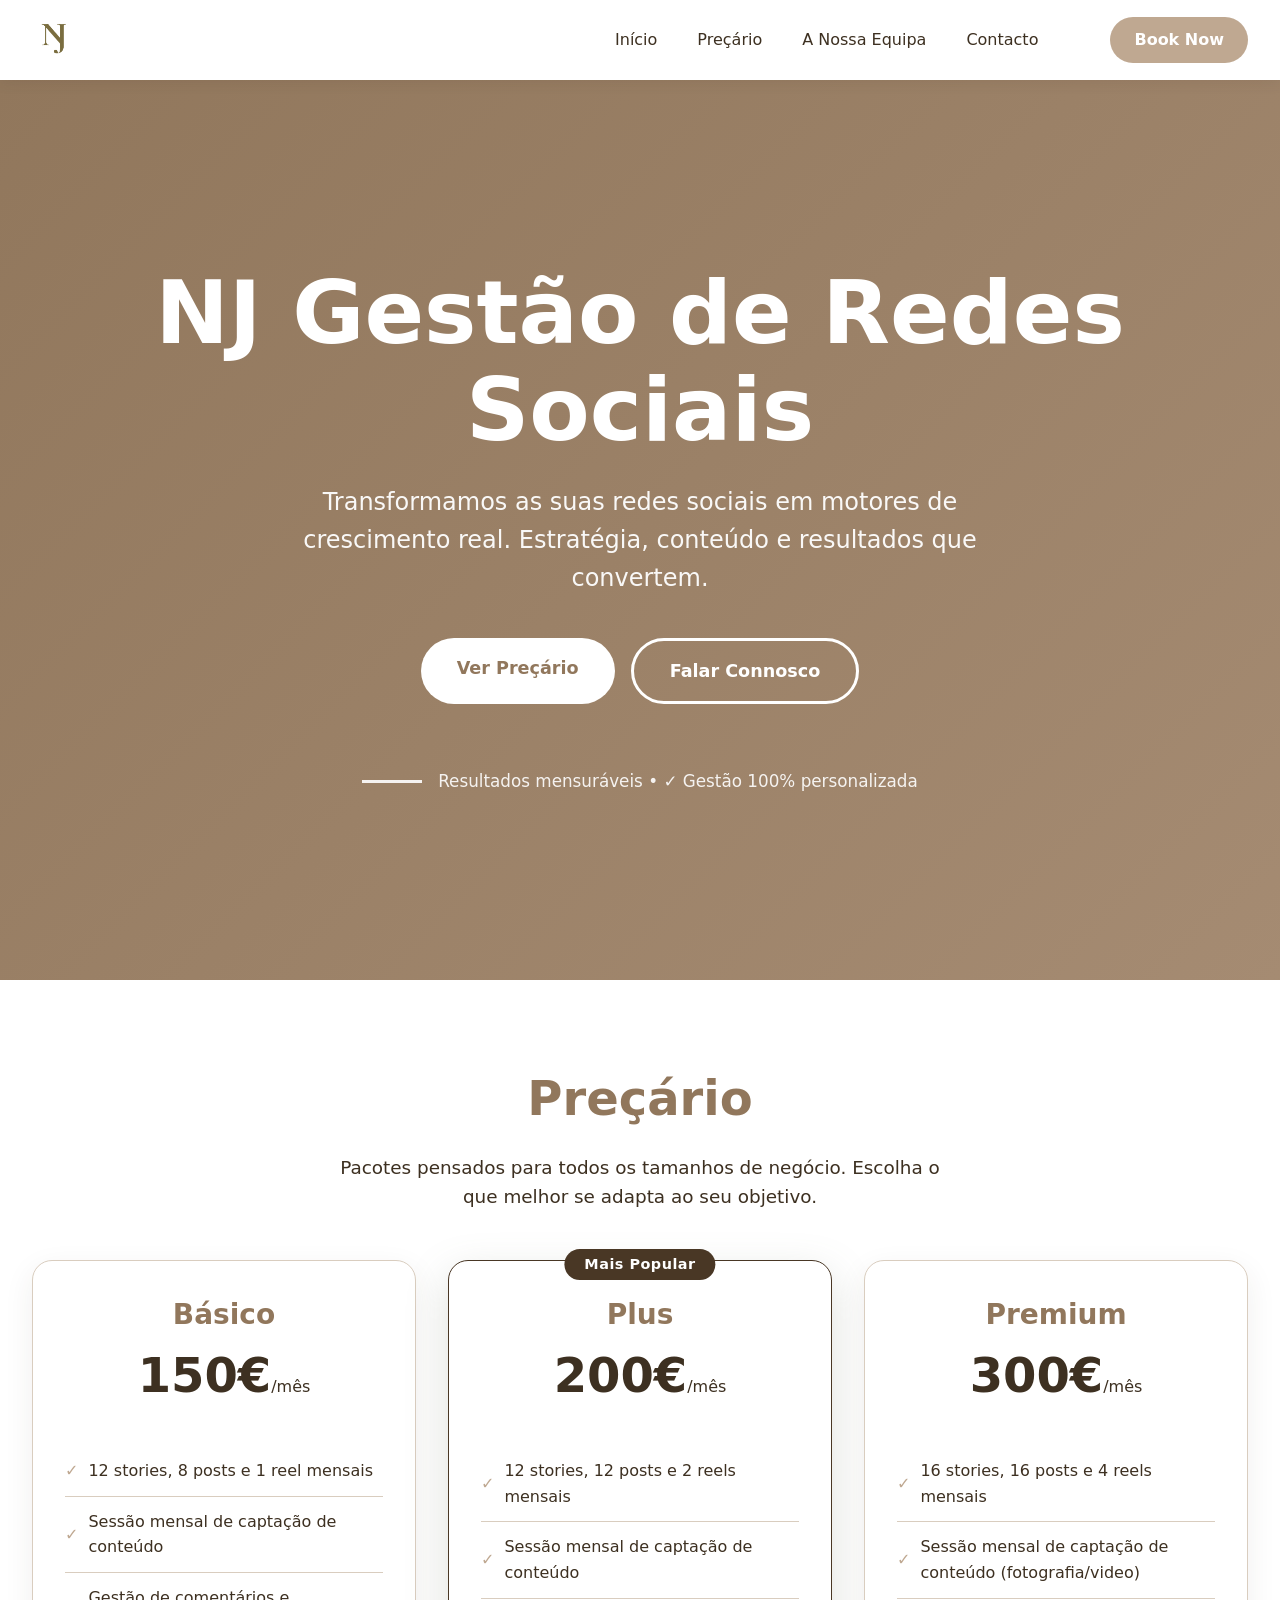
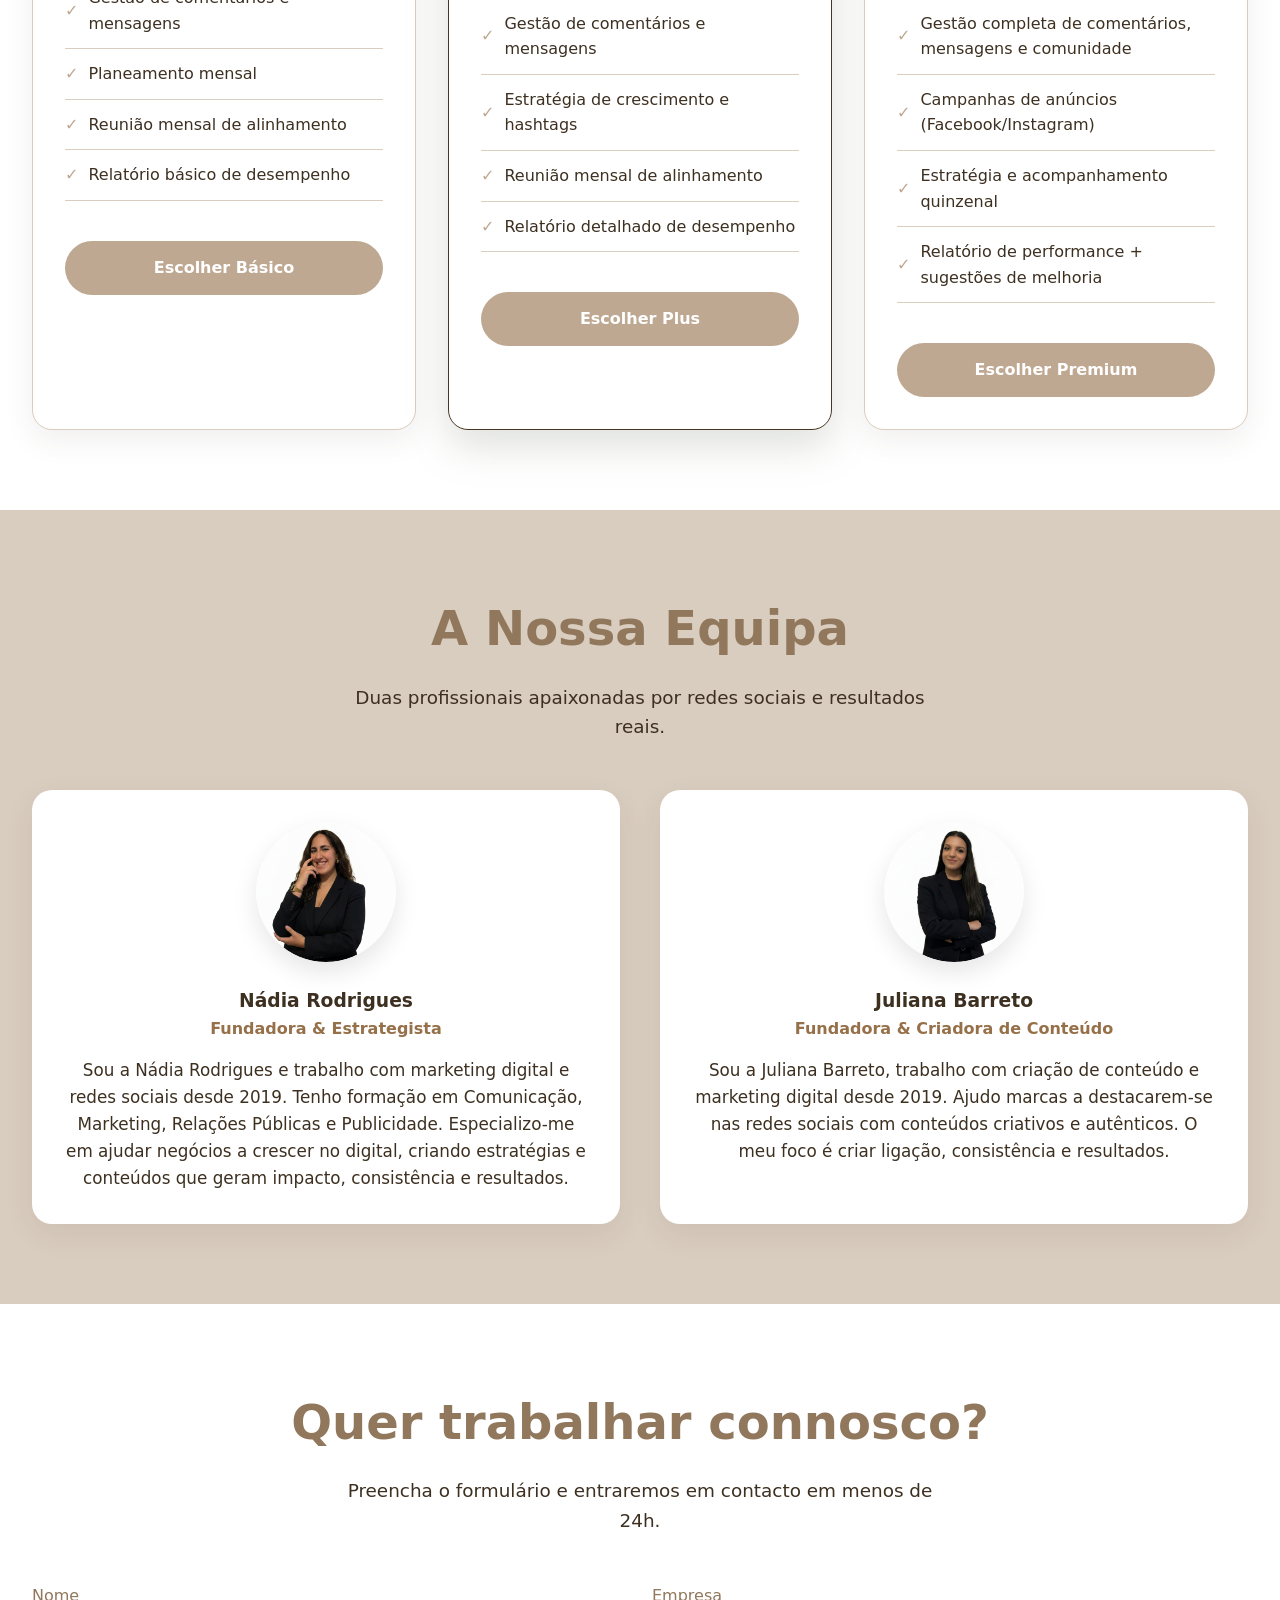
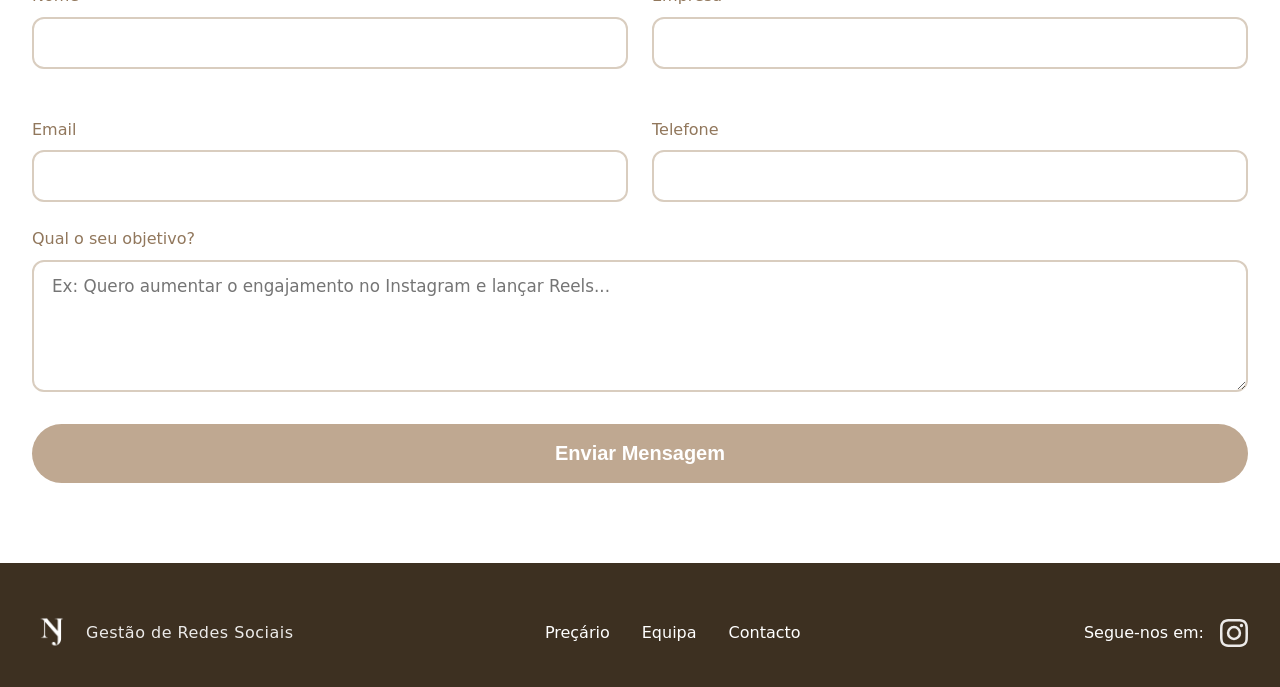
==== index.html @ 5337e785 "Add files via upload" ====
<!DOCTYPE html>
<html lang="pt-PT">

<head>
    <meta charset="UTF-8">
    <meta name="viewport" content="width=device-width, initial-scale=1.0">
    <meta name="description"
        content="NJ Gestão de Redes Sociais - Estratégia, criação e gestão profissional para o seu negócio crescer online.">
    <title>NJ Gestão de Redes Sociais</title>
    <link rel="stylesheet" href="styles.css">
</head>

<body>
    <nav class="navbar">
        <div class="nav-container">
            <div class="logo">
                <img src="imgs/nj-transparente.png" alt="NJ Gestão de Redes Sociais" class="logo-img logo-img--nav">
            </div>

            <button class="hamburger" id="hamburger" aria-label="Abrir menu" aria-expanded="false">
                <span></span>
                <span></span>
                <span></span>
            </button>

            <div class="nav-links" id="nav-links">
                <a href="#inicio" class="nav-link">Início</a>
                <a href="#preçario" class="nav-link">Preçário</a>
                <a href="#equipa" class="nav-link">A Nossa Equipa</a>
                <a href="#contacto" class="nav-link">Contacto</a>
                <a href="#contacto" class="btn-book btn-book--nav btn-book--mobile-menu">Book Now</a>
            </div>
        </div>
    </nav>

    <header id="inicio" class="inicio">
        <div class="inicio-content">
            <h1 class="inicio-title">NJ Gestão de Redes Sociais</h1>
            <p class="inicio-subtitle">Transformamos as suas redes sociais em motores de crescimento real. Estratégia,
                conteúdo e resultados que convertem.</p>
            <div class="inicio-buttons">
                <a href="#preçario" class="btn-primary">Ver Preçário</a>
                <a href="#contacto" class="btn-secondary">Falar Connosco</a>
            </div>
            <div class="inicio-trust">
                <div class="trust-bar"></div>
                <p>Resultados mensuráveis • ✓ Gestão 100% personalizada</p>
            </div>
        </div>
    </header>

    <section id="preçario" class="section">
        <div class="section-header">
            <h2>Preçário</h2>
            <p class="section-description">Pacotes pensados para todos os tamanhos de negócio. Escolha o que melhor se
                adapta ao seu objetivo.</p>
        </div>

        <div class="pricing-grid">
            <div class="pricing-card">
                <div class="card-header">
                    <h3>Básico</h3>
                    <div class="price">150€<span>/mês</span></div>
                </div>
                <ul class="pricing-features">
                    <li>12 stories, 8 posts e 1 reel mensais</li>
                    <li>Sessão mensal de captação de conteúdo</li>
                    <li>Gestão de comentários e mensagens</li>
                    <li>Planeamento mensal</li>
                    <li>Reunião mensal de alinhamento</li>
                    <li>Relatório básico de desempenho</li>
                </ul>
                <a href="#contacto" class="btn-book btn-book--card">Escolher Básico</a>
            </div>

            <div class="pricing-card recommended">
                <div class="badge">Mais Popular</div>
                <div class="card-header">
                    <h3>Plus</h3>
                    <div class="price">200€<span>/mês</span></div>
                </div>
                <ul class="pricing-features">
                    <li>12 stories, 12 posts e 2 reels mensais</li>
                    <li>Sessão mensal de captação de conteúdo</li>
                    <li>Gestão de comentários e mensagens</li>
                    <li>Estratégia de crescimento e hashtags</li>
                    <li>Reunião mensal de alinhamento</li>
                    <li>Relatório detalhado de desempenho</li>
                </ul>
                <a href="#contacto" class="btn-book btn-book--card">Escolher Plus</a>
            </div>

            <div class="pricing-card">
                <div class="card-header">
                    <h3>Premium</h3>
                    <div class="price">300€<span>/mês</span></div>
                </div>
                <ul class="pricing-features">
                    <li>16 stories, 16 posts e 4 reels mensais</li>
                    <li>Sessão mensal de captação de conteúdo (fotografia/video)</li>
                    <li>Gestão completa de comentários, mensagens e comunidade</li>
                    <li>Campanhas de anúncios (Facebook/Instagram)</li>
                    <li>Estratégia e acompanhamento quinzenal</li>
                    <li>Relatório de performance + sugestões de melhoria</li>
                </ul>
                <a href="#contacto" class="btn-book btn-book--card">Escolher Premium</a>
            </div>
        </div>
    </section>

    <div id="equipa" class="section-bg bg-sand">
        <section class="section">
            <div class="section-header">
                <h2>A Nossa Equipa</h2>
                <p class="section-description">Duas profissionais apaixonadas por redes sociais e resultados reais.</p>
            </div>

            <div class="team-grid">
                <div class="team-card">
                    <div class="team-photo">
                        <img src="imgs/nadiarodrigues.png" alt="Nádia Rodrigues" class="team-photo-img">
                    </div>
                    <h3>Nádia Rodrigues</h3>
                    <p class="role">Fundadora &amp; Estrategista</p>
                    <p class="bio">Sou a Nádia Rodrigues e trabalho com marketing digital e redes sociais desde 2019.
                        Tenho formação em Comunicação, Marketing, Relações Públicas e Publicidade.
                        Especializo-me em ajudar negócios a crescer no digital, criando estratégias e conteúdos que
                        geram impacto, consistência e resultados.</p>
                </div>
                <div class="team-card">
                    <div class="team-photo">
                        <img src="imgs/julianabarreto.png" alt="Juliana Barreto" class="team-photo-img">
                    </div>
                    <h3>Juliana Barreto</h3>
                    <p class="role">Fundadora &amp; Criadora de Conteúdo</p>
                    <p class="bio">Sou a Juliana Barreto, trabalho com criação de conteúdo e marketing digital desde
                        2019.
                        Ajudo marcas a destacarem-se nas redes sociais com conteúdos criativos e autênticos.
                        O meu foco é criar ligação, consistência e resultados.</p>
                </div>
            </div>
        </section>
    </div>

    <section id="contacto" class="section">
        <div class="section-header">
            <h2>Quer trabalhar connosco?</h2>
            <p class="section-description">Preencha o formulário e entraremos em contacto em menos de 24h.</p>
        </div>

        <form action="https://formsubmit.co/njgestaoderedessociais@gmail.com" method="POST" />
        <div class="form-grid">
            <div class="form-group">
                <label for="name">Nome</label>
                <input type="text" id="name" name="name" required>
            </div>
            <div class="form-group">
                <label for="company">Empresa</label>
                <input type="text" id="company" name="company">
            </div>
            <div class="form-group">
                <label for="email">Email</label>
                <input type="email" id="email" name="email" required>
            </div>
            <div class="form-group">
                <label for="phone">Telefone</label>
                <input type="tel" id="phone" name="phone">
            </div>
        </div>

        <div class="form-group">
            <label for="message">Qual o seu objetivo?</label>
            <textarea id="message" name="message" rows="5"
                placeholder="Ex: Quero aumentar o engajamento no Instagram e lançar Reels..."></textarea>
        </div>

        <button type="submit" class="btn-submit" id="submit-btn">
            Enviar Mensagem
        </button>

        <p id="form-success" class="success-message">✅ Mensagem enviada com sucesso! Entraremos em contacto em
            breve.</p>
        <p id="form-error" class="error-message">❌ Erro ao enviar a mensagem. Por favor tente novamente ou
            contacte-nos diretamente.</p>
        </form>
    </section>

    <footer class="footer">
        <div class="footer-container">
            <div class="footer-left">
                <div class="logo">
                    <img src="imgs/nj-transparente.png" alt="NJ Gestão de Redes Sociais" class="logo-img logo-img--footer">
                    <span class="logo-sub">Gestão de Redes Sociais</span>
                </div>
            </div>

            <div class="footer-links">
                <a href="#preçario">Preçário</a>
                <a href="#equipa">Equipa</a>
                <a href="#contacto">Contacto</a>
            </div>

            <div class="footer-social">
                <p>Segue-nos em:</p>
                <a href="https://www.instagram.com/njgestaoredessociais/" target="_blank" aria-label="Instagram"
                    class="social-icon">
                    <svg xmlns="http://www.w3.org/2000/svg" viewBox="0 0 24 24" fill="currentColor" width="28"
                        height="28">
                        <path
                            d="M12 2.163c3.204 0 3.584.012 4.85.07 3.252.148 4.771 1.691 4.919 4.919.058 1.265.069 1.645.069 4.849 0 3.205-.012 3.584-.069 4.849-.149 3.225-1.664 4.771-4.919 4.919-1.266.058-1.644.07-4.85.07-3.204 0-3.584-.012-4.849-.07-3.26-.149-4.771-1.699-4.919-4.92-.058-1.265-.07-1.644-.07-4.849 0-3.204.013-3.583.07-4.849.149-3.227 1.664-4.771 4.919-4.919 1.266-.057 1.645-.069 4.849-.069zM12 0C8.741 0 8.333.014 7.053.072 2.695.272.273 2.69.073 7.052.014 8.333 0 8.741 0 12c0 3.259.014 3.668.072 4.948.2 4.358 2.618 6.78 6.98 6.98C8.333 23.986 8.741 24 12 24c3.259 0 3.668-.014 4.948-.072 4.354-.2 6.782-2.618 6.979-6.98.059-1.28.073-1.689.073-4.948 0-3.259-.014-3.667-.072-4.947-.196-4.354-2.617-6.78-6.979-6.98C15.668.014 15.259 0 12 0zm0 5.838a6.162 6.162 0 100 12.324 6.162 6.162 0 000-12.324zM12 16a4 4 0 110-8 4 4 0 010 8zm6.406-11.845a1.44 1.44 0 100 2.881 1.44 1.44 0 000-2.881z" />
                    </svg>
                </a>
            </div>
        </div>
    </footer>
</body>

</html>
---- styles.css ----
:root {
    --parchment: #FFFFFF;
    --taupe: #91775C;
    --espresso: #3D3021;
    --sand: #D9CDBF;
    --sage: #7A8471;
}

/* Global smooth scrolling */
html {
    scroll-behavior: smooth;
}

/* Global resets & base */
* {
    margin: 0;
    padding: 0;
    box-sizing: border-box;
}

body {
    font-family: system-ui, -apple-system, BlinkMacSystemFont, 'Segoe UI', Roboto, sans-serif;
    background-color: var(--parchment);
    color: var(--espresso);
    line-height: 1.6;
}

/* ─── Navbar ────────────────────────────────────────────────── */
.navbar {
    position: sticky;
    top: 0;
    background-color: var(--parchment);
    box-shadow: 0 4px 12px rgba(61, 48, 33, 0.08);
    z-index: 1000;
}

.nav-container {
    max-width: 1280px;
    margin: 0 auto;
    padding: 1rem 2rem;
    display: flex;
    align-items: center;
    justify-content: space-between;
    position: relative;
}

.logo {
    display: flex;
    align-items: center;
    gap: 10px;
}

/* Navbar logo — tinted to taupe using filter */
.logo-img--nav {
    height: 48px;
    width: auto;
    filter: invert(50%) sepia(30%) saturate(500%) hue-rotate(10deg) brightness(80%);
}

/* Footer logo — white as-is on dark background */
.logo-img--footer {
    height: 44px;
    width: auto;
    filter: brightness(0) invert(1);
}

.logo-sub {
    font-size: 1rem;
    font-weight: 400;
    letter-spacing: 0.5px;
    color: var(--espresso);
}

.nav-links {
    display: flex;
    gap: 2.5rem;
    margin-left: auto;
    align-items: center;
}

.nav-link {
    color: var(--espresso);
    text-decoration: none;
    font-weight: 500;
    transition: color 0.3s ease;
    white-space: nowrap;
}

.nav-link:hover {
    color: var(--taupe);
}

/* ─── Hamburger ─────────────────────────────────────────────── */
.hamburger {
    display: none;
    flex-direction: column;
    justify-content: center;
    gap: 5px;
    background: none;
    border: none;
    cursor: pointer;
    padding: 6px;
    border-radius: 6px;
    z-index: 1100;
}

.hamburger span {
    display: block;
    width: 24px;
    height: 2px;
    background-color: var(--espresso);
    border-radius: 2px;
    transition: all 0.3s ease;
    transform-origin: center;
}

/* Animated X when open */
.hamburger.active span:nth-child(1) {
    transform: translateY(7px) rotate(45deg);
}
.hamburger.active span:nth-child(2) {
    opacity: 0;
    transform: scaleX(0);
}
.hamburger.active span:nth-child(3) {
    transform: translateY(-7px) rotate(-45deg);
}

/* Book Now — only shown inside mobile menu */
.btn-book--mobile-menu {
    display: none;
}

/* ─── btn-book base (shared styles) ────────────────────────── */
.btn-book {
    background-color: #BFA891;
    color: var(--parchment);
    border: none;
    border-radius: 9999px;
    font-weight: 600;
    cursor: pointer;
    transition: all 0.3s ease;
    white-space: nowrap;
    text-decoration: none;
    text-align: center;
}

.btn-book:hover {
    background-color: #61472c;
    transform: translateY(-2px);
}

/* Navbar variant — auto width, sits inline */
.btn-book--nav {
    padding: 10px 24px;
    font-size: 1rem;
    margin-left: 2rem;
    display: inline-block;
    width: auto;
}

/* Pricing card variant — full width block */
.btn-book--card {
    padding: 14px 24px;
    font-size: 1rem;
    display: block;
    width: 100%;
    margin-top: 1rem;
}

/* ─── inicio ──────────────────────────────────────────────────── */
.inicio {
    min-height: 100vh;
    background: linear-gradient(135deg, var(--taupe) 0%, #a58b72 100%);
    display: flex;
    align-items: center;
    color: var(--parchment);
    position: relative;
    overflow: hidden;
}

.inicio-content {
    max-width: 1280px;
    margin: 0 auto;
    padding: 5rem 2rem;
    text-align: center;
    width: 100%;
}

.inicio-title {
    font-size: clamp(2.2rem, 7vw, 5.5rem);
    font-weight: 800;
    line-height: 1.1;
    margin-bottom: 1.5rem;
}

.inicio-subtitle {
    font-size: clamp(1rem, 2.5vw, 1.5rem);
    max-width: 680px;
    margin: 0 auto 2.5rem;
    opacity: 0.95;
}

.inicio-buttons {
    display: flex;
    gap: 1rem;
    justify-content: center;
    flex-wrap: wrap;
}

.btn-primary {
    background-color: var(--parchment);
    color: var(--taupe);
    padding: 16px 36px;
    border-radius: 9999px;
    font-size: 1.1rem;
    font-weight: 600;
    text-decoration: none;
    transition: all 0.3s ease;
}

.btn-primary:hover {
    transform: scale(1.05);
    box-shadow: 0 10px 25px rgba(0, 0, 0, 0.15);
}

.btn-secondary {
    background-color: transparent;
    color: var(--parchment);
    border: 3px solid var(--parchment);
    padding: 16px 36px;
    border-radius: 9999px;
    font-size: 1.1rem;
    font-weight: 600;
    text-decoration: none;
    transition: all 0.3s ease;
}

.btn-secondary:hover {
    background-color: var(--parchment);
    color: var(--taupe);
}

.inicio-trust {
    margin-top: 4rem;
    display: flex;
    align-items: center;
    justify-content: center;
    gap: 1rem;
    opacity: 0.9;
    font-size: 1.05rem;
    flex-wrap: wrap;
}

.trust-bar {
    width: 60px;
    height: 3px;
    background-color: var(--parchment);
    flex-shrink: 0;
}

/* ─── Sections ──────────────────────────────────────────────── */

/* Full-width wrapper for sections that need a background colour */
.section-bg {
    width: 100%;
}

.section {
    padding: 5rem 2rem;
    max-width: 1280px;
    margin: 0 auto;
}

.section-header {
    text-align: center;
    margin-bottom: 3rem;
}

.section-header h2 {
    font-size: clamp(2rem, 5vw, 3rem);
    color: var(--taupe);
    margin-bottom: 1rem;
}

.section-description {
    font-size: 1.15rem;
    max-width: 620px;
    margin: 0 auto;
    color: var(--espresso);
}

/* ─── Pricing ───────────────────────────────────────────────── */
.pricing-grid {
    display: grid;
    grid-template-columns: repeat(auto-fit, minmax(280px, 1fr));
    gap: 2rem;
}

.pricing-card {
    background-color: var(--parchment);
    border-radius: 20px;
    padding: 2rem;
    box-shadow: 0 10px 30px rgba(61, 48, 33, 0.08);
    border: 1px solid var(--sand);
    position: relative;
    transition: transform 0.3s ease;
}

.pricing-card:hover {
    transform: translateY(-8px);
}

.pricing-card.recommended {
    border-color: #493725;
    box-shadow: 0 15px 40px rgba(122, 132, 113, 0.25);
}

.card-header {
    text-align: center;
    margin-bottom: 2rem;
}

.card-header h3 {
    font-size: 1.75rem;
    color: var(--taupe);
}

.price {
    font-size: 3rem;
    font-weight: 700;
    color: var(--espresso);
}

.price span {
    font-size: 1rem;
    font-weight: 400;
    color: var(--espresso);
}

.pricing-features {
    list-style: none;
    margin-bottom: 2.5rem;
}

.pricing-features li {
    padding: 12px 0;
    border-bottom: 1px solid var(--sand);
    display: flex;
    align-items: center;
    gap: 10px;
}

.pricing-features li:before {
    content: "✓";
    color: #BFA891;
    font-weight: bold;
    flex-shrink: 0;
}

/* Badge */
.badge {
    position: absolute;
    top: -12px;
    left: 50%;
    transform: translateX(-50%);
    background-color: #493725;
    color: var(--parchment);
    padding: 4px 20px;
    border-radius: 9999px;
    font-size: 0.9rem;
    font-weight: 600;
    letter-spacing: 0.5px;
    white-space: nowrap;
}

/* ─── Team ──────────────────────────────────────────────────── */
.bg-sand {
    background-color: var(--sand);
}

.team-grid {
    display: grid;
    grid-template-columns: repeat(auto-fit, minmax(280px, 1fr));
    gap: 2.5rem;
}

.team-card {
    background-color: var(--parchment);
    border-radius: 20px;
    padding: 2rem;
    text-align: center;
    box-shadow: 0 10px 30px rgba(61, 48, 33, 0.08);
}

.team-photo {
    width: 140px;
    height: 140px;
    margin: 0 auto 1.5rem;
    border-radius: 9999px;
    overflow: hidden;
    display: flex;
    align-items: center;
    justify-content: center;
    box-shadow: 0 10px 25px rgba(0, 0, 0, 0.1);
}

.team-photo-img {
    width: 100%;
    height: 100%;
    object-fit: cover;
    border-radius: 9999px;
}

.role {
    color: #967049;
    font-weight: 600;
    margin-bottom: 1rem;
}

.bio {
    font-size: 1.05rem;
    color: var(--espresso);
}

/* ─── Contact Form ──────────────────────────────────────────── */
.contact-form {
    max-width: 720px;
    margin: 0 auto;
}

.form-grid {
    display: grid;
    grid-template-columns: 1fr 1fr;
    gap: 1.5rem;
}

.form-group {
    margin-bottom: 1.5rem;
}

.form-group label {
    display: block;
    margin-bottom: 8px;
    font-weight: 500;
    color: var(--taupe);
}

.form-group input,
.form-group textarea {
    width: 100%;
    padding: 14px 18px;
    border: 2px solid var(--sand);
    border-radius: 12px;
    /* min 16px prevents iOS auto-zoom on focus */
    font-size: max(16px, 1.05rem);
    font-family: inherit;
    transition: border-color 0.3s ease;
}

.form-group input:focus,
.form-group textarea:focus {
    outline: none;
    border-color: var(--sage);
}

.btn-submit {
    background-color: #BFA891;
    color: var(--parchment);
    border: none;
    width: 100%;
    padding: 18px;
    font-size: 1.25rem;
    font-weight: 600;
    border-radius: 9999px;
    cursor: pointer;
    transition: all 0.3s ease;
}

.btn-submit:hover:not(:disabled) {
    background-color: #61472c;
}

.btn-submit:disabled {
    opacity: 0.65;
    cursor: not-allowed;
}

.success-message {
    display: none;
    text-align: center;
    margin-top: 1rem;
    color: var(--sage);
    font-weight: 600;
}

.error-message {
    display: none;
    text-align: center;
    margin-top: 1rem;
    color: #b94a48;
    font-weight: 600;
}

/* ─── Footer ────────────────────────────────────────────────── */
.footer {
    background-color: var(--espresso);
    color: var(--parchment);
    padding: 3rem 2rem 2rem;
}

.footer-container {
    max-width: 1280px;
    margin: 0 auto;
    display: flex;
    flex-wrap: wrap;
    justify-content: space-between;
    align-items: center;
    gap: 2rem;
}

.footer-left p {
    opacity: 0.8;
    font-size: 0.95rem;
}

/* logo-sub in footer should be white */
.footer .logo-sub {
    color: var(--parchment);
    opacity: 0.9;
}

.footer-links {
    display: flex;
    flex-wrap: wrap;
    gap: 0;
}

.footer-links a {
    color: var(--parchment);
    text-decoration: none;
    margin-right: 2rem;
    transition: opacity 0.3s;
}

.footer-links a:hover {
    opacity: 0.7;
}

.footer-social {
    display: flex;
    align-items: center;
    gap: 1rem;
}

/* SVG social icons */
.social-icon {
    color: var(--parchment);
    display: inline-flex;
    align-items: center;
    transition: transform 0.3s, opacity 0.3s;
    opacity: 0.9;
}

.social-icon:hover {
    transform: scale(1.2);
    opacity: 1;
}

/* ─── Responsive — Tablet (≤ 900px) ────────────────────────── */
@media (max-width: 900px) {
    .pricing-grid,
    .team-grid {
        grid-template-columns: 1fr;
        max-width: 480px;
        margin-left: auto;
        margin-right: auto;
    }
}

/* ─── Responsive — Mobile (≤ 768px) ────────────────────────── */
@media (max-width: 768px) {

    /* Navbar */
    .nav-container {
        padding: 0.85rem 1.25rem;
    }

    /* Show hamburger, hide desktop Book Now */
    .hamburger {
        display: flex;
    }

    .btn-book--desktop {
        display: none;
    }

    /* Mobile nav drawer */
    .nav-links {
        display: none;
        position: absolute;
        top: 100%;
        left: 0;
        right: 0;
        background-color: var(--parchment);
        flex-direction: column;
        align-items: flex-start;
        padding: 1.25rem 1.5rem 1.5rem;
        box-shadow: 0 8px 24px rgba(61, 48, 33, 0.12);
        gap: 0;
        margin-left: 0;
        border-top: 1px solid var(--sand);
    }

    .nav-links.open {
        display: flex;
    }

    .nav-link {
        padding: 0.75rem 0;
        width: 100%;
        border-bottom: 1px solid var(--sand);
        font-size: 1.05rem;
    }

    /* Book Now inside mobile menu */
    .btn-book--mobile-menu {
        display: block;
        margin-top: 1rem;
        margin-left: 0;
        width: 100%;
        padding: 13px 24px;
        font-size: 1rem;
        text-align: center;
    }


    .inicio-content {
        padding: 4rem 1.5rem 3rem;
    }

    .inicio-buttons {
        flex-direction: column;
        align-items: center;
    }

    .btn-primary,
    .btn-secondary {
        width: 100%;
        max-width: 320px;
        text-align: center;
        padding: 15px 24px;
        font-size: 1rem;
    }

    .inicio-trust {
        margin-top: 3rem;
        font-size: 0.9rem;
        text-align: center;
    }

    /* Sections */
    .section {
        padding: 3.5rem 1.25rem;
    }

    .section-description {
        font-size: 1rem;
    }

    /* Form */
    .form-grid {
        grid-template-columns: 1fr;
        gap: 0;
    }

    /* Footer */
    .footer-container {
        flex-direction: column;
        align-items: flex-start;
        gap: 1.5rem;
    }

    .footer-links {
        flex-direction: column;
        gap: 0.6rem;
    }

    .footer-links a {
        margin-right: 0;
    }
}

/* ─── Responsive — Small mobile (≤ 400px) ──────────────────── */
@media (max-width: 400px) {
    .logo-img--nav {
        height: 38px;
    }

    .inicio-title {
        font-size: 2rem;
    }

    .price {
        font-size: 2.5rem;
    }
}
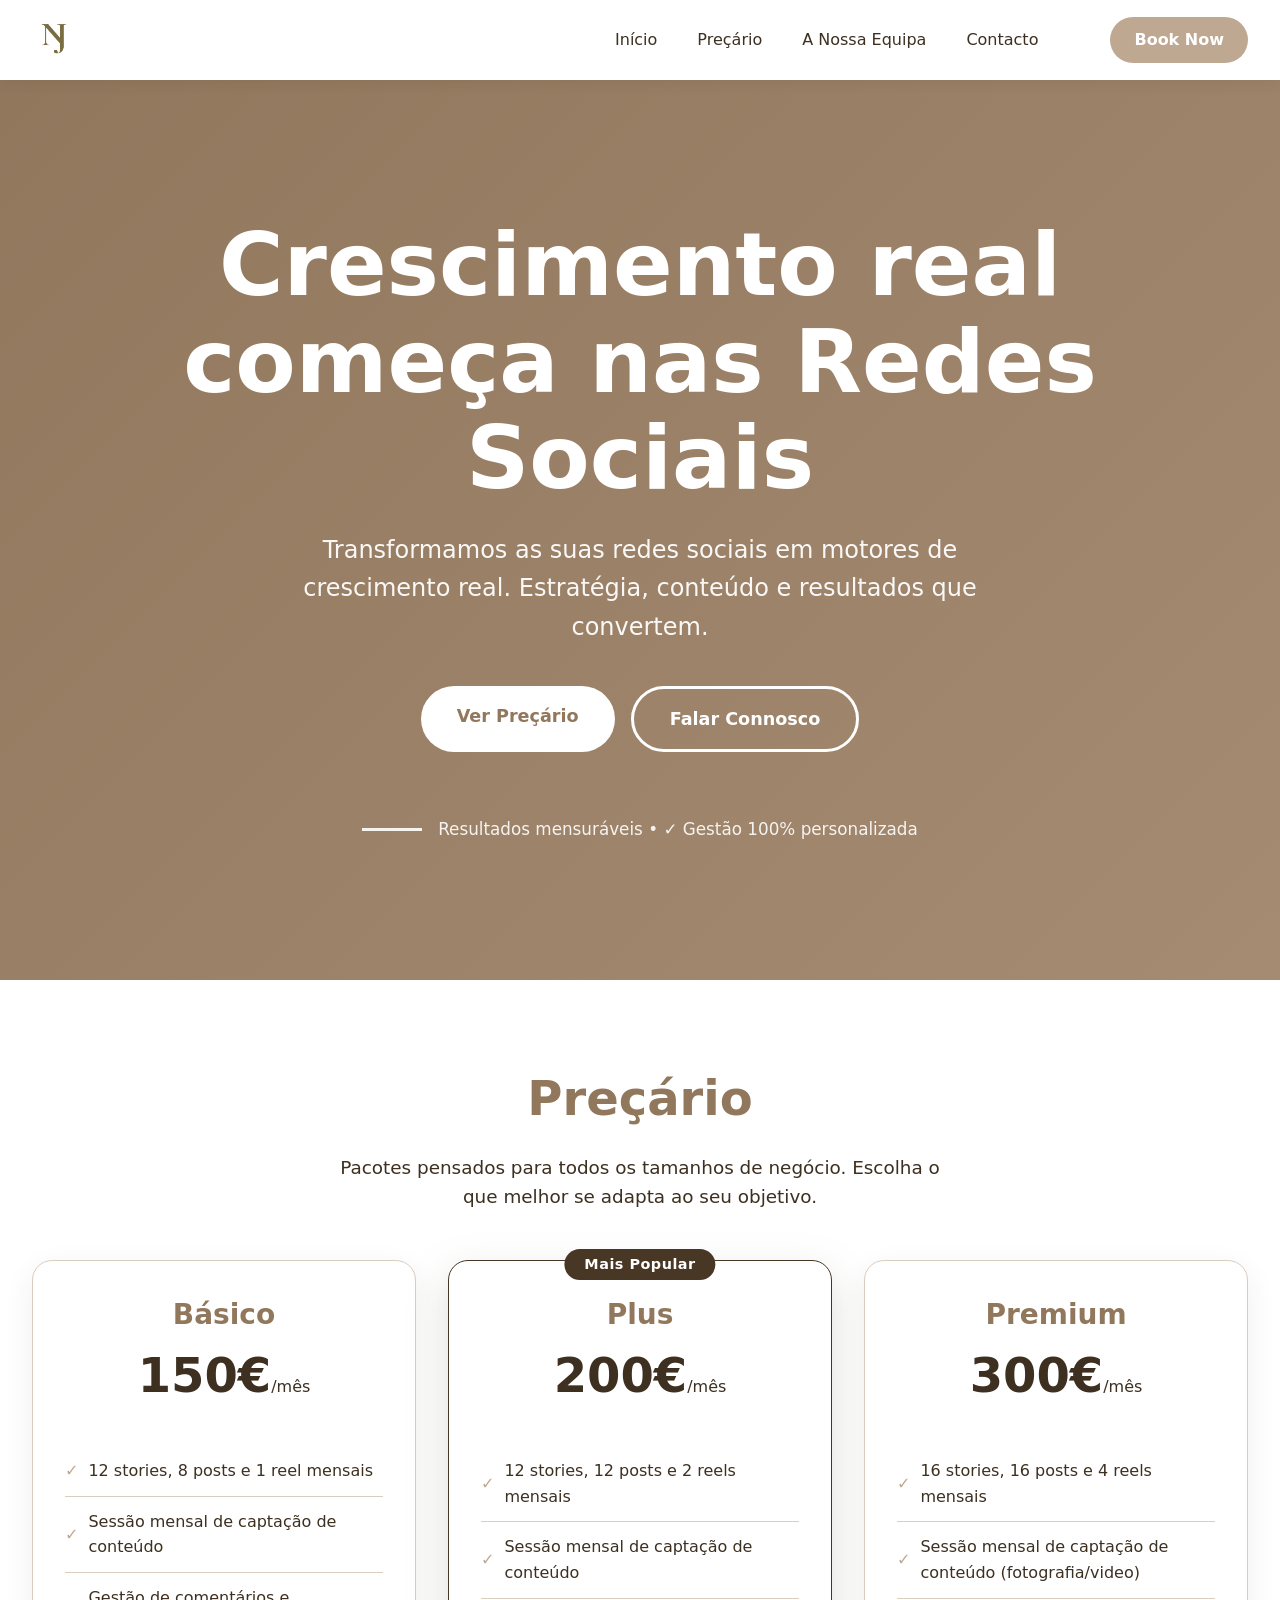
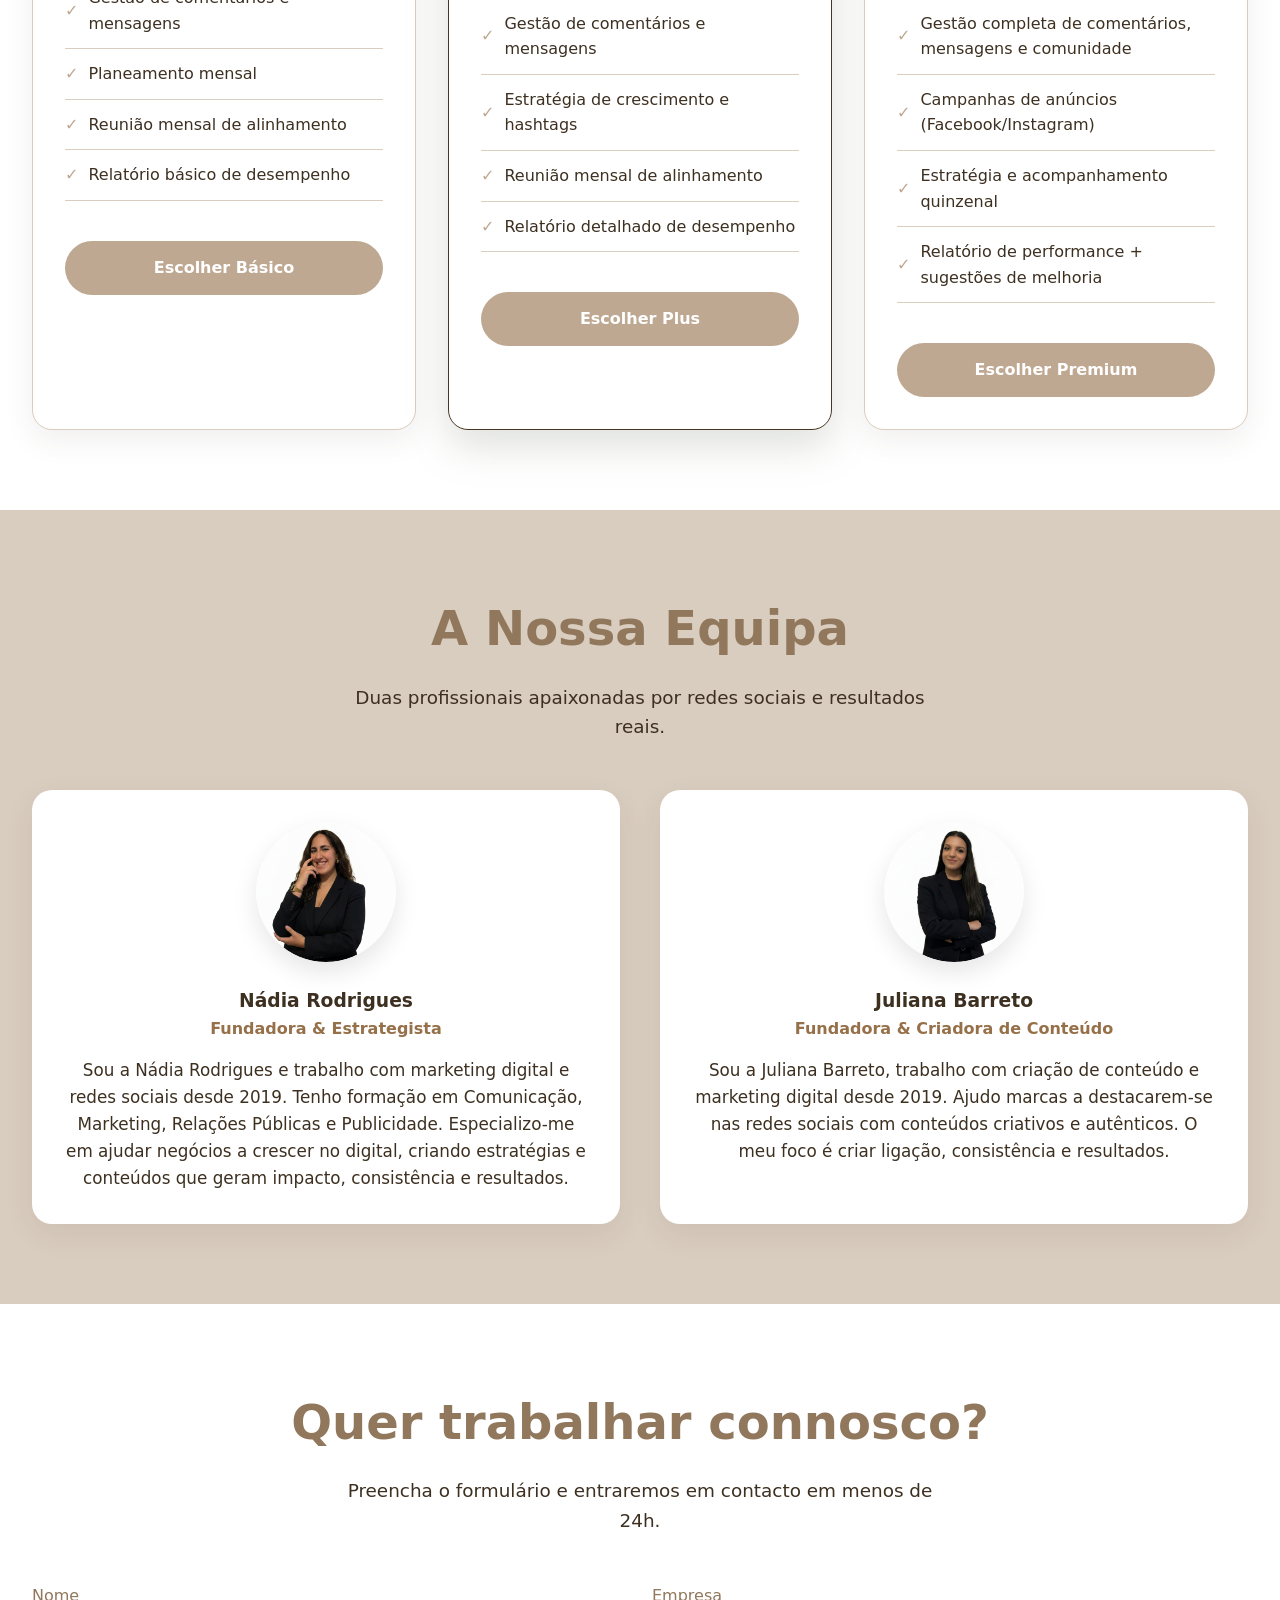
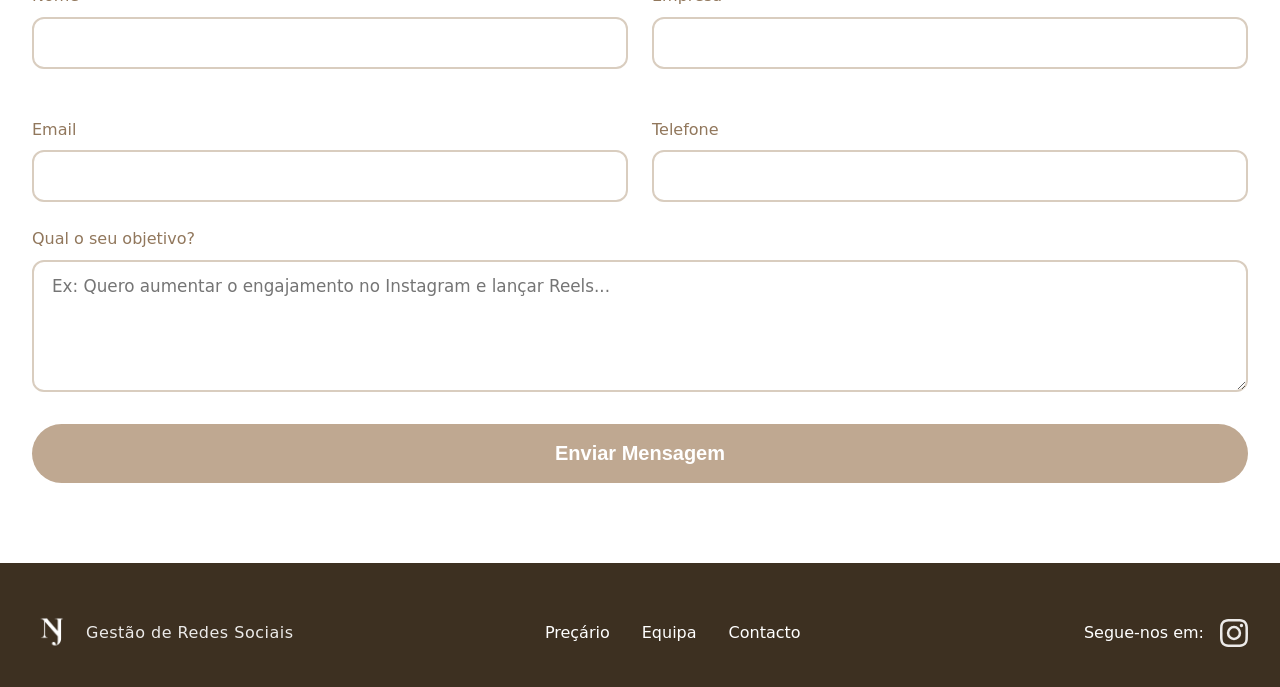
==== commit b2cd7b78: "Update header title and improve navigation script" ====
--- a/index.html
+++ b/index.html
@@ -35,7 +35,7 @@
 
     <header id="inicio" class="inicio">
         <div class="inicio-content">
-            <h1 class="inicio-title">NJ Gestão de Redes Sociais</h1>
+            <h1 class="inicio-title">Crescimento real começa nas Redes Sociais</h1>
             <p class="inicio-subtitle">Transformamos as suas redes sociais em motores de crescimento real. Estratégia,
                 conteúdo e resultados que convertem.</p>
             <div class="inicio-buttons">
@@ -148,40 +148,41 @@
             <p class="section-description">Preencha o formulário e entraremos em contacto em menos de 24h.</p>
         </div>
 
-        <form action="https://formsubmit.co/njgestaoderedessociais@gmail.com" method="POST" />
-        <div class="form-grid">
+        <form action="https://api.web3forms.com/submit" method="POST">
+            <input type="hidden" name="access_key" value="809c3262-c19c-4c4b-8518-9363ed60c87d">
+            <div class="form-grid">
+                <div class="form-group">
+                    <label for="name">Nome</label>
+                    <input type="text" id="name" name="name" required>
+                </div>
+                <div class="form-group">
+                    <label for="company">Empresa</label>
+                    <input type="text" id="company" name="company">
+                </div>
+                <div class="form-group">
+                    <label for="email">Email</label>
+                    <input type="email" id="email" name="email" required>
+                </div>
+                <div class="form-group">
+                    <label for="phone">Telefone</label>
+                    <input type="tel" id="phone" name="phone">
+                </div>
+            </div>
+
             <div class="form-group">
-                <label for="name">Nome</label>
-                <input type="text" id="name" name="name" required>
-            </div>
-            <div class="form-group">
-                <label for="company">Empresa</label>
-                <input type="text" id="company" name="company">
-            </div>
-            <div class="form-group">
-                <label for="email">Email</label>
-                <input type="email" id="email" name="email" required>
-            </div>
-            <div class="form-group">
-                <label for="phone">Telefone</label>
-                <input type="tel" id="phone" name="phone">
-            </div>
-        </div>
-
-        <div class="form-group">
-            <label for="message">Qual o seu objetivo?</label>
-            <textarea id="message" name="message" rows="5"
-                placeholder="Ex: Quero aumentar o engajamento no Instagram e lançar Reels..."></textarea>
-        </div>
-
-        <button type="submit" class="btn-submit" id="submit-btn">
-            Enviar Mensagem
-        </button>
-
-        <p id="form-success" class="success-message">✅ Mensagem enviada com sucesso! Entraremos em contacto em
-            breve.</p>
-        <p id="form-error" class="error-message">❌ Erro ao enviar a mensagem. Por favor tente novamente ou
-            contacte-nos diretamente.</p>
+                <label for="message">Qual o seu objetivo?</label>
+                <textarea id="message" name="message" rows="5"
+                    placeholder="Ex: Quero aumentar o engajamento no Instagram e lançar Reels..."></textarea>
+            </div>
+
+            <button type="submit" class="btn-submit" id="submit-btn">
+                Enviar Mensagem
+            </button>
+
+            <p id="form-success" class="success-message">✅ Mensagem enviada com sucesso! Entraremos em contacto em
+                breve.</p>
+            <p id="form-error" class="error-message">❌ Erro ao enviar a mensagem. Por favor tente novamente ou
+                contacte-nos diretamente.</p>
         </form>
     </section>
 
@@ -189,7 +190,8 @@
         <div class="footer-container">
             <div class="footer-left">
                 <div class="logo">
-                    <img src="imgs/nj-transparente.png" alt="NJ Gestão de Redes Sociais" class="logo-img logo-img--footer">
+                    <img src="imgs/nj-transparente.png" alt="NJ Gestão de Redes Sociais"
+                        class="logo-img logo-img--footer">
                     <span class="logo-sub">Gestão de Redes Sociais</span>
                 </div>
             </div>
@@ -215,4 +217,23 @@
     </footer>
 </body>
 
-</html>+<script>
+    const hamburger = document.getElementById("hamburger");
+    const navLinks = document.getElementById("nav-links");
+
+    hamburger.addEventListener("click", () => {
+        const isOpen = navLinks.classList.toggle("open");
+        hamburger.setAttribute("aria-expanded", isOpen);
+        hamburger.classList.toggle("active", isOpen);
+    });
+
+    navLinks.querySelectorAll("a").forEach(link => {
+        link.addEventListener("click", () => {
+            navLinks.classList.remove("open");
+            hamburger.classList.remove("active");
+            hamburger.setAttribute("aria-expanded", "false");
+        });
+    });
+</script>
+
+</html>
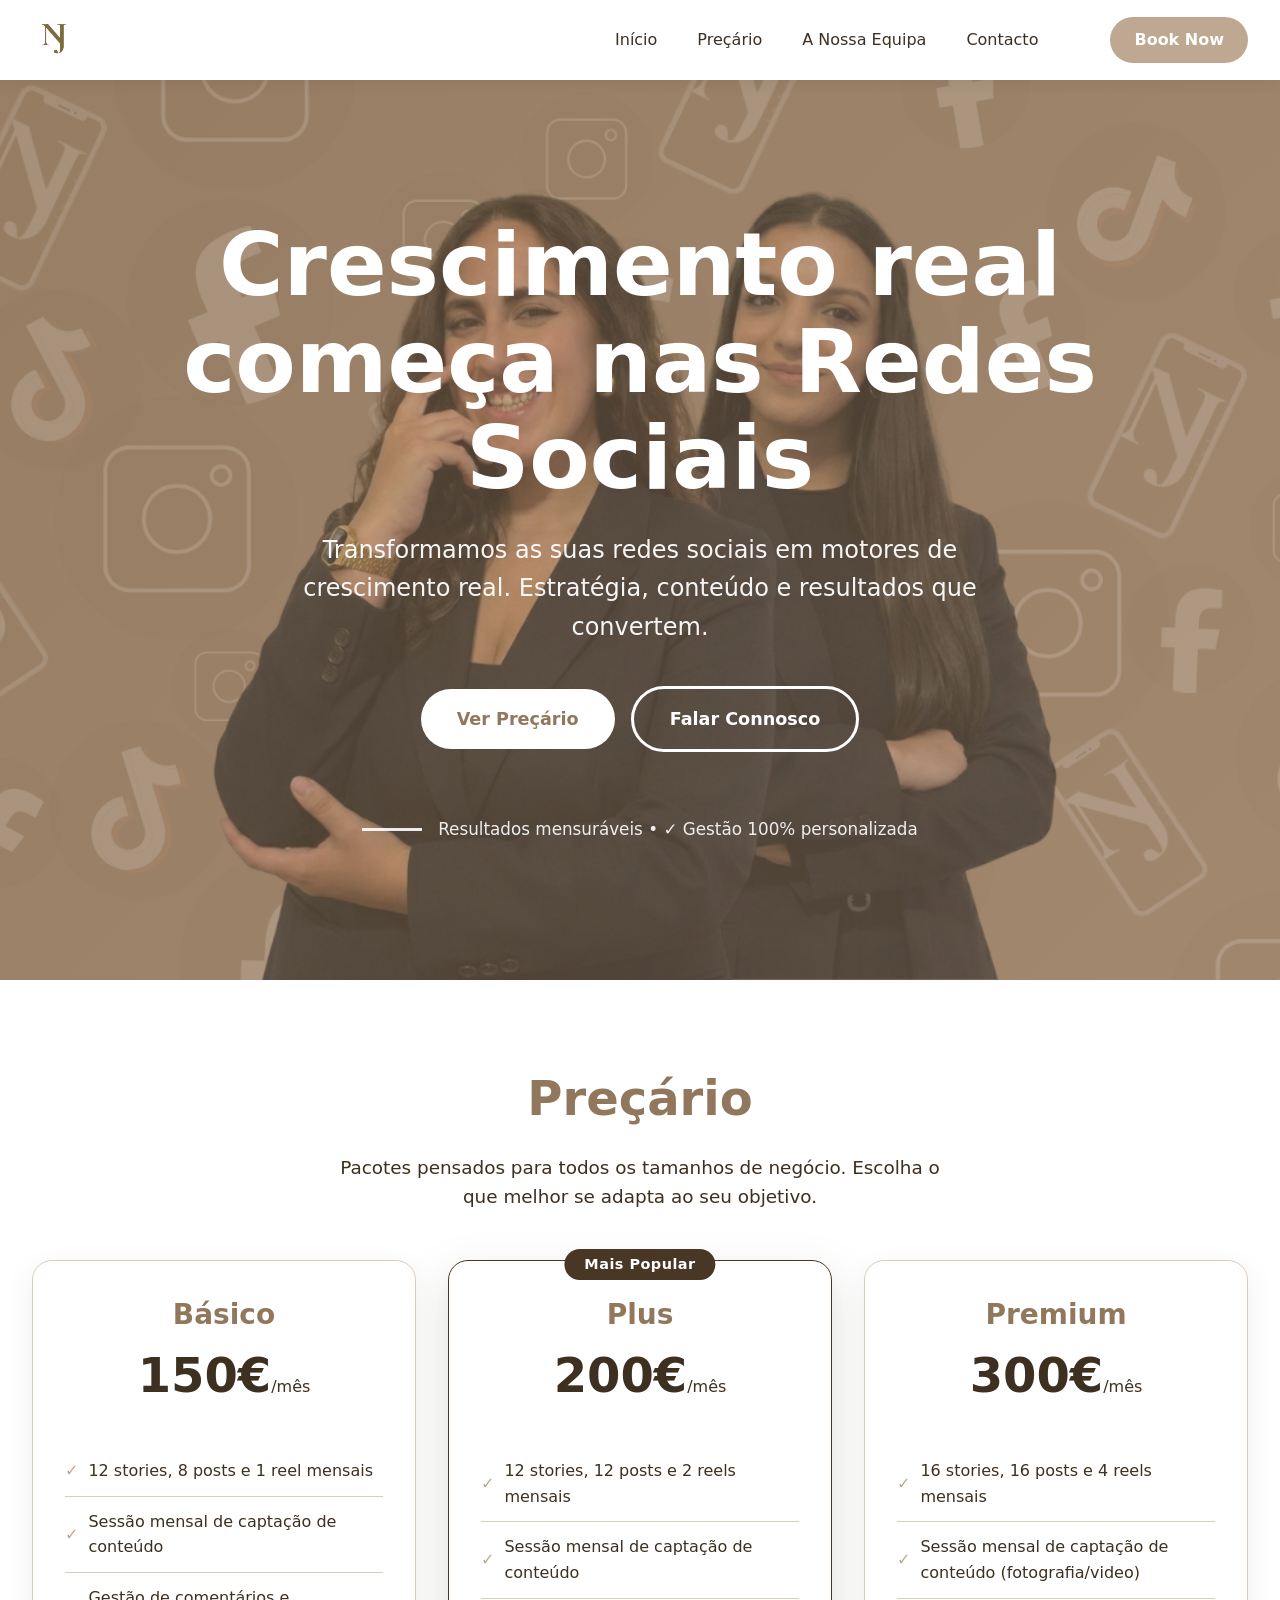
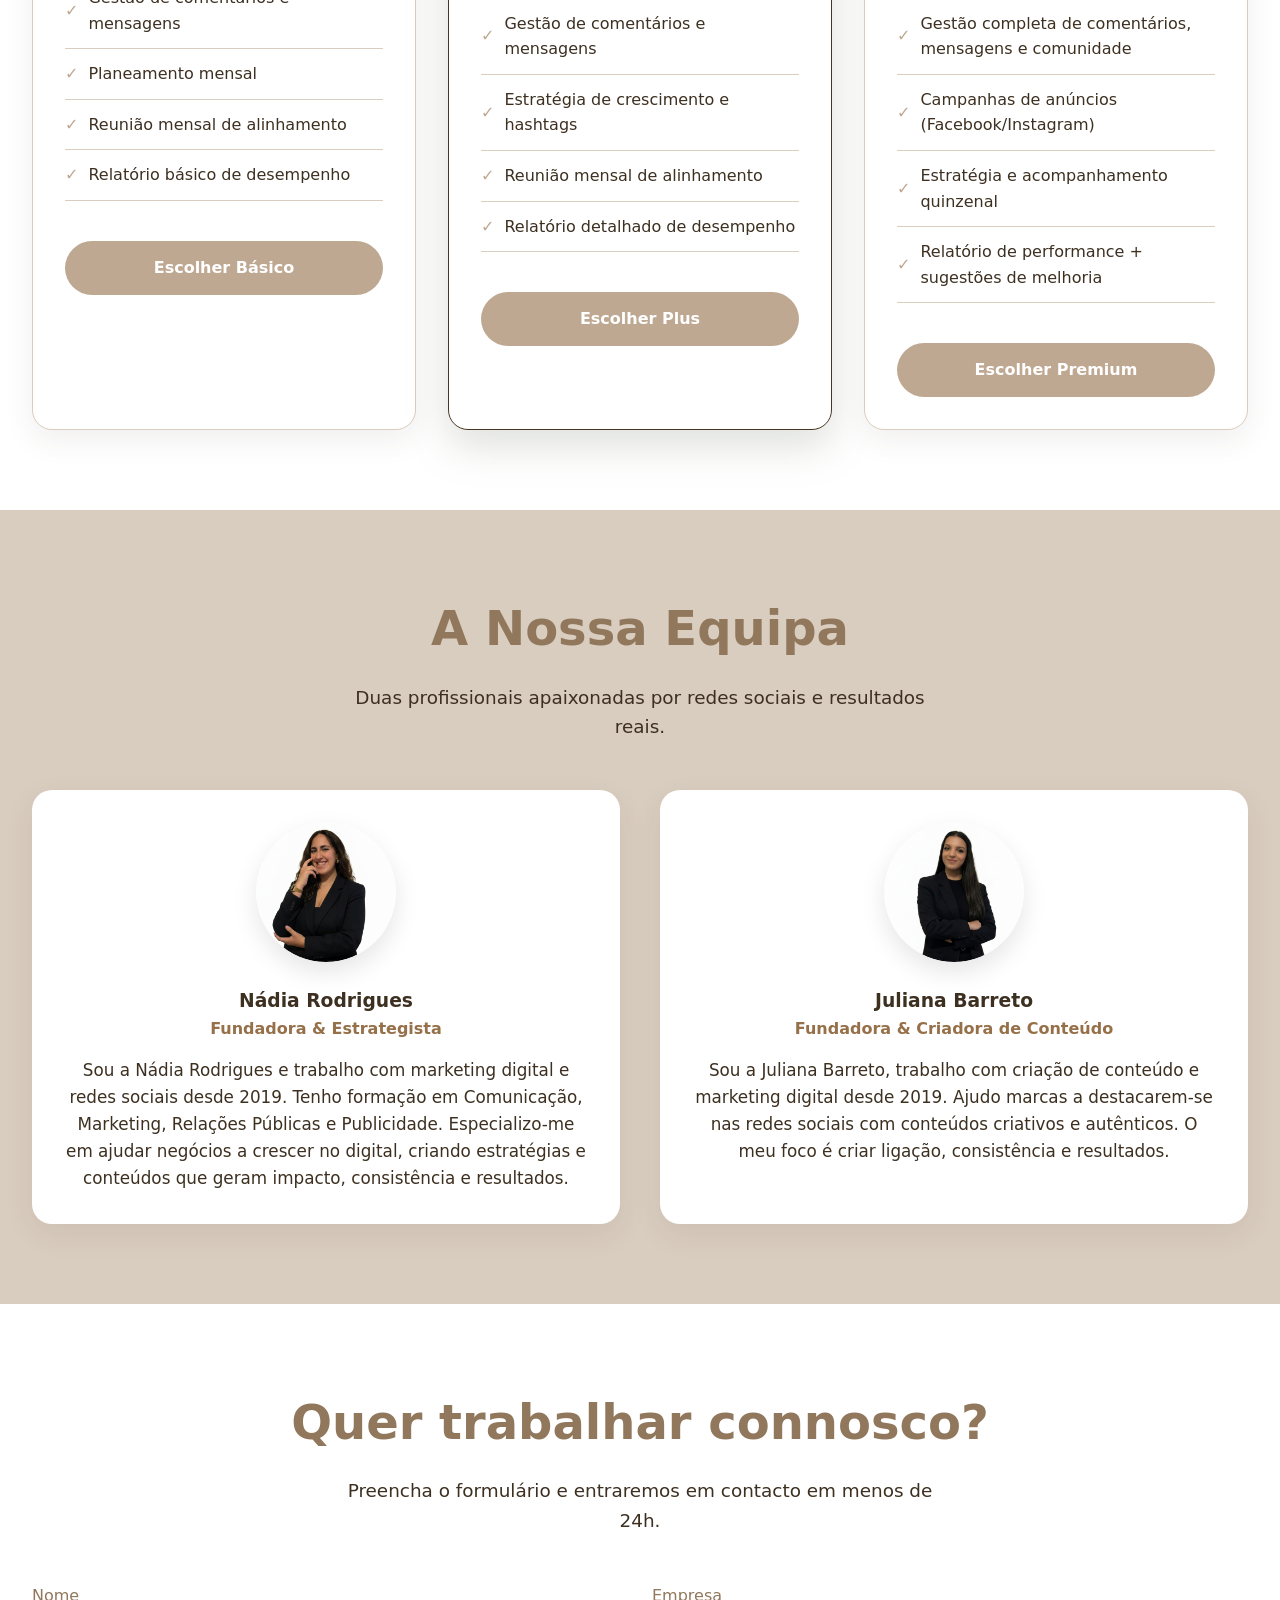
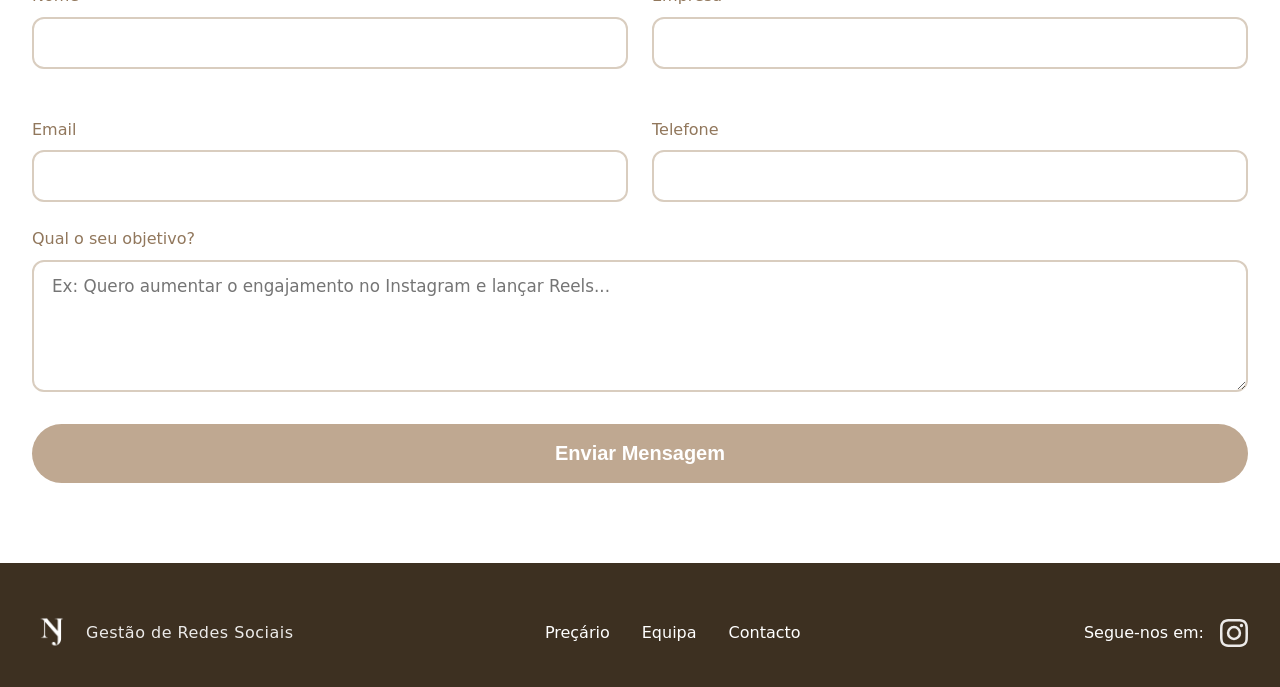
==== commit 1cb4233c: "Include favicon in index.html Add favicon link to HTML head section." ====
--- a/index.html
+++ b/index.html
@@ -8,6 +8,7 @@
         content="NJ Gestão de Redes Sociais - Estratégia, criação e gestão profissional para o seu negócio crescer online.">
     <title>NJ Gestão de Redes Sociais</title>
     <link rel="stylesheet" href="styles.css">
+    <link rel="icon" type="image/png" href="favicon.png">
 </head>
 
 <body>
--- a/styles.css
+++ b/styles.css
@@ -6,12 +6,12 @@
     --sage: #7A8471;
 }
 
-/* Global smooth scrolling */
+
 html {
     scroll-behavior: smooth;
 }
 
-/* Global resets & base */
+
 * {
     margin: 0;
     padding: 0;
@@ -25,7 +25,7 @@
     line-height: 1.6;
 }
 
-/* ─── Navbar ────────────────────────────────────────────────── */
+
 .navbar {
     position: sticky;
     top: 0;
@@ -50,14 +50,14 @@
     gap: 10px;
 }
 
-/* Navbar logo — tinted to taupe using filter */
+
 .logo-img--nav {
     height: 48px;
     width: auto;
     filter: invert(50%) sepia(30%) saturate(500%) hue-rotate(10deg) brightness(80%);
 }
 
-/* Footer logo — white as-is on dark background */
+
 .logo-img--footer {
     height: 44px;
     width: auto;
@@ -90,7 +90,7 @@
     color: var(--taupe);
 }
 
-/* ─── Hamburger ─────────────────────────────────────────────── */
+
 .hamburger {
     display: none;
     flex-direction: column;
@@ -114,24 +114,25 @@
     transform-origin: center;
 }
 
-/* Animated X when open */
+
 .hamburger.active span:nth-child(1) {
     transform: translateY(7px) rotate(45deg);
 }
+
 .hamburger.active span:nth-child(2) {
     opacity: 0;
     transform: scaleX(0);
 }
+
 .hamburger.active span:nth-child(3) {
     transform: translateY(-7px) rotate(-45deg);
 }
 
-/* Book Now — only shown inside mobile menu */
 .btn-book--mobile-menu {
     display: none;
 }
 
-/* ─── btn-book base (shared styles) ────────────────────────── */
+
 .btn-book {
     background-color: #BFA891;
     color: var(--parchment);
@@ -150,7 +151,7 @@
     transform: translateY(-2px);
 }
 
-/* Navbar variant — auto width, sits inline */
+
 .btn-book--nav {
     padding: 10px 24px;
     font-size: 1rem;
@@ -159,7 +160,7 @@
     width: auto;
 }
 
-/* Pricing card variant — full width block */
+
 .btn-book--card {
     padding: 14px 24px;
     font-size: 1rem;
@@ -168,10 +169,10 @@
     margin-top: 1rem;
 }
 
-/* ─── inicio ──────────────────────────────────────────────────── */
 .inicio {
     min-height: 100vh;
-    background: linear-gradient(135deg, var(--taupe) 0%, #a58b72 100%);
+    background: linear-gradient(135deg, rgba(145, 119, 92, 0.5) 0%, rgba(165, 139, 114, 0.5) 100%),
+    url('imgs/fundo-bg.png') center/cover no-repeat;;
     display: flex;
     align-items: center;
     color: var(--parchment);
@@ -217,6 +218,7 @@
     font-weight: 600;
     text-decoration: none;
     transition: all 0.3s ease;
+    align-self: center;
 }
 
 .btn-primary:hover {
@@ -259,9 +261,6 @@
     flex-shrink: 0;
 }
 
-/* ─── Sections ──────────────────────────────────────────────── */
-
-/* Full-width wrapper for sections that need a background colour */
 .section-bg {
     width: 100%;
 }
@@ -290,7 +289,7 @@
     color: var(--espresso);
 }
 
-/* ─── Pricing ───────────────────────────────────────────────── */
+
 .pricing-grid {
     display: grid;
     grid-template-columns: repeat(auto-fit, minmax(280px, 1fr));
@@ -358,7 +357,7 @@
     flex-shrink: 0;
 }
 
-/* Badge */
+
 .badge {
     position: absolute;
     top: -12px;
@@ -374,7 +373,7 @@
     white-space: nowrap;
 }
 
-/* ─── Team ──────────────────────────────────────────────────── */
+
 .bg-sand {
     background-color: var(--sand);
 }
@@ -423,7 +422,7 @@
     color: var(--espresso);
 }
 
-/* ─── Contact Form ──────────────────────────────────────────── */
+
 .contact-form {
     max-width: 720px;
     margin: 0 auto;
@@ -452,7 +451,6 @@
     padding: 14px 18px;
     border: 2px solid var(--sand);
     border-radius: 12px;
-    /* min 16px prevents iOS auto-zoom on focus */
     font-size: max(16px, 1.05rem);
     font-family: inherit;
     transition: border-color 0.3s ease;
@@ -502,7 +500,7 @@
     font-weight: 600;
 }
 
-/* ─── Footer ────────────────────────────────────────────────── */
+
 .footer {
     background-color: var(--espresso);
     color: var(--parchment);
@@ -524,7 +522,7 @@
     font-size: 0.95rem;
 }
 
-/* logo-sub in footer should be white */
+
 .footer .logo-sub {
     color: var(--parchment);
     opacity: 0.9;
@@ -553,7 +551,6 @@
     gap: 1rem;
 }
 
-/* SVG social icons */
 .social-icon {
     color: var(--parchment);
     display: inline-flex;
@@ -567,8 +564,9 @@
     opacity: 1;
 }
 
-/* ─── Responsive — Tablet (≤ 900px) ────────────────────────── */
+
 @media (max-width: 900px) {
+
     .pricing-grid,
     .team-grid {
         grid-template-columns: 1fr;
@@ -578,15 +576,15 @@
     }
 }
 
-/* ─── Responsive — Mobile (≤ 768px) ────────────────────────── */
+
 @media (max-width: 768px) {
 
-    /* Navbar */
+
     .nav-container {
         padding: 0.85rem 1.25rem;
     }
 
-    /* Show hamburger, hide desktop Book Now */
+
     .hamburger {
         display: flex;
     }
@@ -595,7 +593,7 @@
         display: none;
     }
 
-    /* Mobile nav drawer */
+
     .nav-links {
         display: none;
         position: absolute;
@@ -623,7 +621,7 @@
         font-size: 1.05rem;
     }
 
-    /* Book Now inside mobile menu */
+
     .btn-book--mobile-menu {
         display: block;
         margin-top: 1rem;
@@ -659,7 +657,7 @@
         text-align: center;
     }
 
-    /* Sections */
+
     .section {
         padding: 3.5rem 1.25rem;
     }
@@ -668,13 +666,11 @@
         font-size: 1rem;
     }
 
-    /* Form */
     .form-grid {
         grid-template-columns: 1fr;
         gap: 0;
     }
 
-    /* Footer */
     .footer-container {
         flex-direction: column;
         align-items: flex-start;
@@ -691,7 +687,6 @@
     }
 }
 
-/* ─── Responsive — Small mobile (≤ 400px) ──────────────────── */
 @media (max-width: 400px) {
     .logo-img--nav {
         height: 38px;
@@ -704,4 +699,4 @@
     .price {
         font-size: 2.5rem;
     }
-}+}
